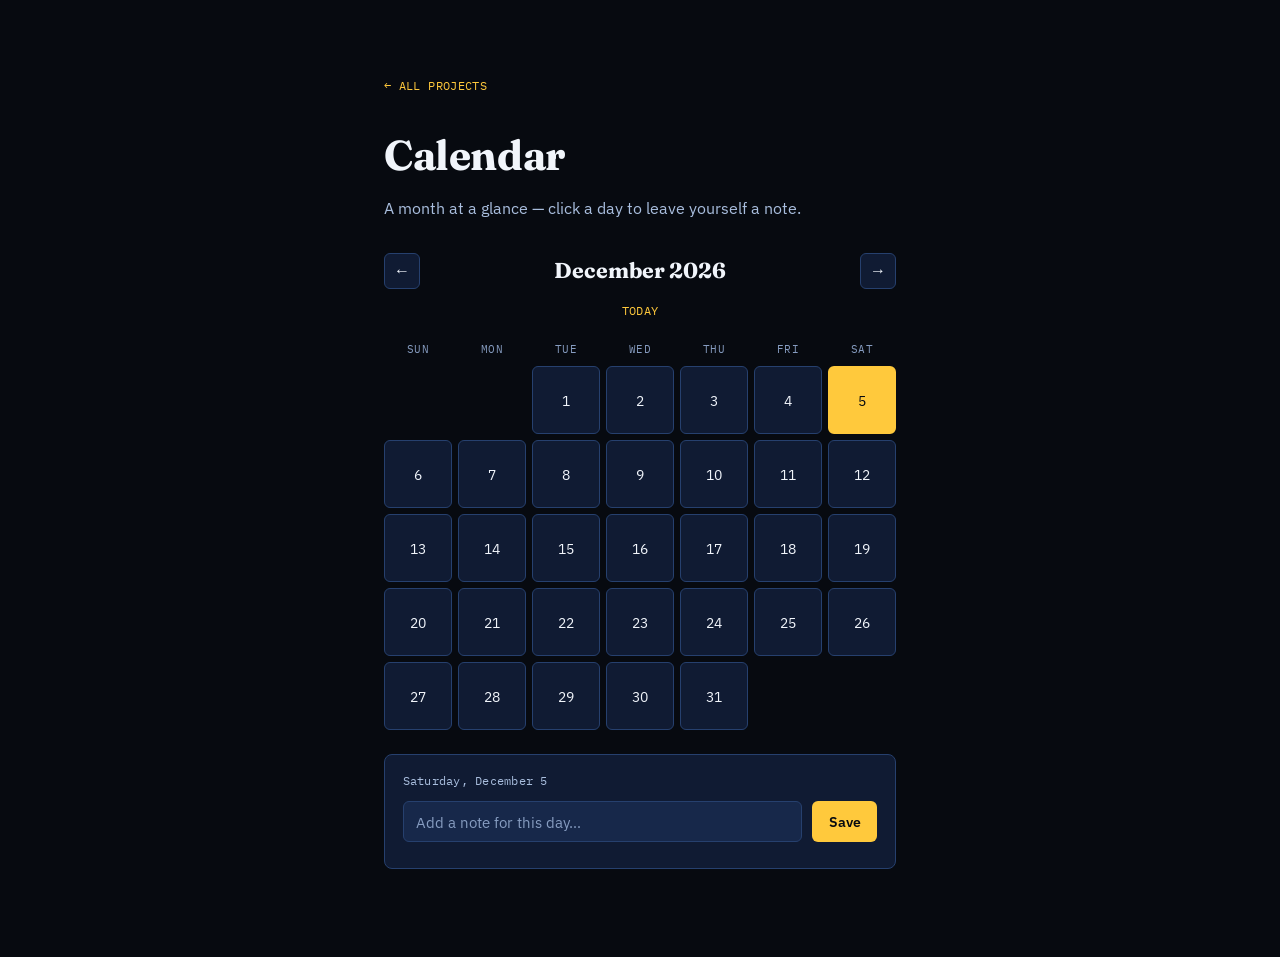
==== calendar/index.html @ 36537bac "Add Calendar as project 03 A simple month-view calendar: click a day to add/edit/delete a short note" ====
<!doctype html>
<html lang="en">
<head>
<meta charset="utf-8">
<meta name="viewport" content="width=device-width, initial-scale=1">
<title>Calendar</title>
<link rel="preconnect" href="https://fonts.gstatic.com" crossorigin>
<link rel="stylesheet" href="https://fonts.googleapis.com/css2?family=Fraunces:opsz,wght@9..144,600;9..144,700&family=IBM+Plex+Sans:wght@400;500;600&family=IBM+Plex+Mono:wght@400;500&display=swap">
<style>
  :root {
    --paper: #070A10;
    --surface: #101B33;
    --surface-2: #17284A;
    --ink: #F1F5FB;
    --ink-soft: #A9BEDE;
    --ink-faint: #869CC0;
    --line: #26406E;
    --accent: #FFC93C;
    --on-accent: #070A10;
    --bad: #F2796B;
  }

  * { box-sizing: border-box; }

  @media (prefers-reduced-motion: reduce) {
    * { transition: none !important; }
  }

  html, body { margin: 0; padding: 0; }

  body {
    background: var(--paper);
    color: var(--ink);
    font-family: "IBM Plex Sans", system-ui, -apple-system, sans-serif;
    line-height: 1.55;
  }

  .page {
    max-width: 560px;
    margin: 0 auto;
    padding: 4.5rem 1.5rem 4rem;
  }

  .back-link {
    display: inline-flex;
    align-items: center;
    gap: 0.35rem;
    margin-bottom: 1.75rem;
    font-family: "IBM Plex Mono", monospace;
    font-size: 0.78rem;
    letter-spacing: 0.03em;
    text-transform: uppercase;
    color: var(--accent);
    text-decoration: none;
    transition: color 0.15s ease;
  }

  .back-link:hover { text-decoration: underline; }
  .back-link:focus-visible { outline: 2px solid var(--accent); outline-offset: 2px; }

  .hero {
    margin-bottom: 2rem;
  }

  h1 {
    margin: 0 0 0.5rem;
    font-family: "Fraunces", Georgia, serif;
    font-optical-sizing: auto;
    font-weight: 700;
    font-size: 2.6rem;
    letter-spacing: -0.01em;
    text-wrap: balance;
  }

  .tagline {
    margin: 0;
    color: var(--ink-soft);
    font-size: 1rem;
  }

  .cal-nav {
    display: flex;
    align-items: center;
    justify-content: space-between;
    gap: 0.75rem;
    margin-bottom: 0.5rem;
  }

  .cal-nav-btn {
    flex: none;
    width: 2.25rem;
    height: 2.25rem;
    padding: 0;
    background: var(--surface);
    border: 1px solid var(--line);
    border-radius: 6px;
    color: var(--ink);
    font-size: 1rem;
    line-height: 1;
    cursor: pointer;
    transition: border-color 0.15s ease;
  }

  .cal-nav-btn:hover { border-color: var(--accent); }
  .cal-nav-btn:focus-visible { outline: 2px solid var(--accent); outline-offset: 2px; }

  .cal-month-label {
    flex: 1;
    text-align: center;
    font-family: "Fraunces", Georgia, serif;
    font-weight: 700;
    font-size: 1.35rem;
  }

  .cal-today-row {
    text-align: center;
    margin-bottom: 1.25rem;
  }

  .cal-today-btn {
    background: none;
    border: none;
    padding: 0;
    color: var(--accent);
    font-family: "IBM Plex Mono", monospace;
    font-size: 0.78rem;
    letter-spacing: 0.03em;
    text-transform: uppercase;
    cursor: pointer;
  }

  .cal-today-btn:hover { text-decoration: underline; }
  .cal-today-btn:focus-visible { outline: 2px solid var(--accent); outline-offset: 2px; }

  .cal-weekdays,
  .cal-grid {
    display: grid;
    grid-template-columns: repeat(7, 1fr);
    gap: 6px;
  }

  .cal-weekdays {
    margin-bottom: 0.5rem;
    font-family: "IBM Plex Mono", monospace;
    font-size: 0.68rem;
    letter-spacing: 0.05em;
    text-transform: uppercase;
    color: var(--ink-faint);
    text-align: center;
  }

  .cal-grid {
    margin-bottom: 1.5rem;
  }

  .cal-day {
    aspect-ratio: 1;
    display: flex;
    flex-direction: column;
    align-items: center;
    justify-content: center;
    gap: 3px;
    background: var(--surface);
    border: 1px solid var(--line);
    border-radius: 6px;
    color: var(--ink);
    font-family: "IBM Plex Sans", sans-serif;
    font-size: 0.9rem;
    cursor: pointer;
    transition: border-color 0.15s ease, background-color 0.15s ease, color 0.15s ease;
  }

  .cal-day:hover { border-color: var(--accent); }
  .cal-day:focus-visible { outline: 2px solid var(--accent); outline-offset: 2px; }

  .cal-day.is-today { border-color: var(--accent); border-width: 2px; }

  .cal-day.is-selected {
    background: var(--accent);
    border-color: var(--accent);
    color: var(--on-accent);
  }

  .cal-day.is-selected .cal-day-dot { background: var(--on-accent); }

  .cal-day-empty {
    background: none;
    border: none;
    cursor: default;
  }

  .cal-day-dot {
    width: 5px;
    height: 5px;
    border-radius: 50%;
    background: var(--accent);
  }

  .cal-note-panel {
    padding: 1rem 1.1rem;
    background: var(--surface);
    border: 1px solid var(--line);
    border-radius: 8px;
    margin-bottom: 1.5rem;
  }

  .cal-note-date {
    margin-bottom: 0.65rem;
    font-family: "IBM Plex Mono", monospace;
    font-size: 0.78rem;
    letter-spacing: 0.02em;
    color: var(--ink-soft);
  }

  .cal-note-row {
    display: flex;
    gap: 0.6rem;
    margin-bottom: 0.6rem;
  }

  #cal-note-input {
    flex: 1;
    min-width: 0;
    padding: 0.6rem 0.8rem;
    background: var(--surface-2);
    border: 1px solid var(--line);
    border-radius: 6px;
    color: var(--ink);
    font-family: "IBM Plex Sans", sans-serif;
    font-size: 0.95rem;
  }

  #cal-note-input::placeholder { color: var(--ink-faint); }
  #cal-note-input:focus-visible { outline: 2px solid var(--accent); outline-offset: 2px; }

  .cal-note-row button {
    flex: none;
    padding: 0.6rem 1.05rem;
    background: var(--accent);
    color: var(--on-accent);
    border: none;
    border-radius: 6px;
    font-family: "IBM Plex Sans", sans-serif;
    font-weight: 600;
    font-size: 0.9rem;
    cursor: pointer;
    transition: filter 0.15s ease;
  }

  .cal-note-row button:hover { filter: brightness(1.08); }
  .cal-note-row button:focus-visible { outline: 2px solid var(--ink); outline-offset: 2px; }

  .cal-note-delete {
    background: none;
    border: none;
    padding: 0;
    color: var(--ink-faint);
    font-family: "IBM Plex Mono", monospace;
    font-size: 0.78rem;
    cursor: pointer;
    transition: color 0.15s ease;
  }

  .cal-note-delete:hover { color: var(--bad); }
  .cal-note-delete:focus-visible { outline: 2px solid var(--accent); outline-offset: 2px; }

  #footer {
    font-family: "IBM Plex Mono", monospace;
    font-size: 0.8rem;
    color: var(--ink-faint);
  }
</style>
</head>
<body>
<div class="page">
  <a class="back-link" href="/#all-projects">← All projects</a>
  <header class="hero">
    <h1>Calendar</h1>
    <p class="tagline">A month at a glance — click a day to leave yourself a note.</p>
  </header>

  <div class="cal-nav">
    <button type="button" class="cal-nav-btn" id="cal-prev" aria-label="Previous month">←</button>
    <div class="cal-month-label" id="cal-month-label"></div>
    <button type="button" class="cal-nav-btn" id="cal-next" aria-label="Next month">→</button>
  </div>
  <div class="cal-today-row">
    <button type="button" class="cal-today-btn" id="cal-today">Today</button>
  </div>

  <div class="cal-weekdays">
    <span>Sun</span><span>Mon</span><span>Tue</span><span>Wed</span><span>Thu</span><span>Fri</span><span>Sat</span>
  </div>
  <div class="cal-grid" id="cal-grid-days"></div>

  <div class="cal-note-panel">
    <div class="cal-note-date" id="cal-note-date"></div>
    <form class="cal-note-row" id="cal-note-form" autocomplete="off">
      <input type="text" id="cal-note-input" placeholder="Add a note for this day…">
      <button type="submit">Save</button>
    </form>
    <button type="button" class="cal-note-delete" id="cal-note-delete" hidden>Delete note</button>
  </div>

  <footer id="footer"></footer>
</div>

<script>
  var STORAGE_KEY = 'hive-calendar-notes';
  var MONTH_NAMES = ['January', 'February', 'March', 'April', 'May', 'June',
    'July', 'August', 'September', 'October', 'November', 'December'];
  var WEEKDAY_LONG = ['Sunday', 'Monday', 'Tuesday', 'Wednesday', 'Thursday', 'Friday', 'Saturday'];

  function loadNotes() {
    try {
      var raw = localStorage.getItem(STORAGE_KEY);
      return raw ? JSON.parse(raw) : {};
    } catch (e) {
      return {};
    }
  }

  function saveNotes() {
    try {
      localStorage.setItem(STORAGE_KEY, JSON.stringify(notes));
    } catch (e) {}
  }

  var notes = loadNotes();
  var today = new Date();

  function pad(n) { return n < 10 ? '0' + n : '' + n; }
  function dateKey(d) { return d.getFullYear() + '-' + pad(d.getMonth() + 1) + '-' + pad(d.getDate()); }
  function parseKey(key) {
    var parts = key.split('-');
    return new Date(Number(parts[0]), Number(parts[1]) - 1, Number(parts[2]));
  }
  function formatLong(d) {
    return WEEKDAY_LONG[d.getDay()] + ', ' + MONTH_NAMES[d.getMonth()] + ' ' + d.getDate();
  }

  var viewYear = today.getFullYear();
  var viewMonth = today.getMonth();
  var selectedKey = dateKey(today);

  function renderGrid() {
    var first = new Date(viewYear, viewMonth, 1);
    var startOffset = first.getDay();
    var daysInMonth = new Date(viewYear, viewMonth + 1, 0).getDate();
    var todayKey = dateKey(today);
    var cells = [];

    for (var i = 0; i < startOffset; i++) {
      cells.push('<div class="cal-day cal-day-empty" aria-hidden="true"></div>');
    }
    for (var day = 1; day <= daysInMonth; day++) {
      var key = viewYear + '-' + pad(viewMonth + 1) + '-' + pad(day);
      var isToday = key === todayKey;
      var isSelected = key === selectedKey;
      var hasNote = !!(notes[key] && notes[key].trim());
      var label = MONTH_NAMES[viewMonth] + ' ' + day + (hasNote ? ', has a note' : '');
      cells.push(
        '<button type="button" class="cal-day' + (isToday ? ' is-today' : '') + (isSelected ? ' is-selected' : '') +
        '" data-key="' + key + '" aria-label="' + label + '" aria-pressed="' + isSelected + '">' +
          '<span class="cal-day-num">' + day + '</span>' +
          (hasNote ? '<span class="cal-day-dot" aria-hidden="true"></span>' : '') +
        '</button>'
      );
    }

    document.getElementById('cal-grid-days').innerHTML = cells.join('');
    document.getElementById('cal-month-label').textContent = MONTH_NAMES[viewMonth] + ' ' + viewYear;
  }

  function renderNotePanel() {
    var d = parseKey(selectedKey);
    document.getElementById('cal-note-date').textContent = formatLong(d);
    document.getElementById('cal-note-input').value = notes[selectedKey] || '';
    document.getElementById('cal-note-delete').hidden = !notes[selectedKey];
  }

  function renderFooter() {
    var count = Object.keys(notes).filter(function (k) { return notes[k] && notes[k].trim(); }).length;
    document.getElementById('footer').textContent = count
      ? (count === 1 ? '1 note saved' : count + ' notes saved')
      : '';
  }

  function render() {
    renderGrid();
    renderNotePanel();
    renderFooter();
  }

  function goToMonth(year, month) {
    viewYear = year;
    viewMonth = month;
    if (viewMonth < 0) { viewMonth = 11; viewYear--; }
    if (viewMonth > 11) { viewMonth = 0; viewYear++; }
    render();
  }

  document.getElementById('cal-prev').addEventListener('click', function () {
    goToMonth(viewYear, viewMonth - 1);
  });
  document.getElementById('cal-next').addEventListener('click', function () {
    goToMonth(viewYear, viewMonth + 1);
  });
  document.getElementById('cal-today').addEventListener('click', function () {
    selectedKey = dateKey(today);
    goToMonth(today.getFullYear(), today.getMonth());
  });

  document.getElementById('cal-grid-days').addEventListener('click', function (e) {
    var btn = e.target.closest('.cal-day[data-key]');
    if (!btn) return;
    selectedKey = btn.dataset.key;
    render();
  });

  document.getElementById('cal-note-form').addEventListener('submit', function (e) {
    e.preventDefault();
    var input = document.getElementById('cal-note-input');
    var text = input.value.trim();
    if (text) {
      notes[selectedKey] = text;
    } else {
      delete notes[selectedKey];
    }
    saveNotes();
    render();
  });

  document.getElementById('cal-note-delete').addEventListener('click', function () {
    delete notes[selectedKey];
    saveNotes();
    render();
  });

  render();
</script>
</body>
</html>
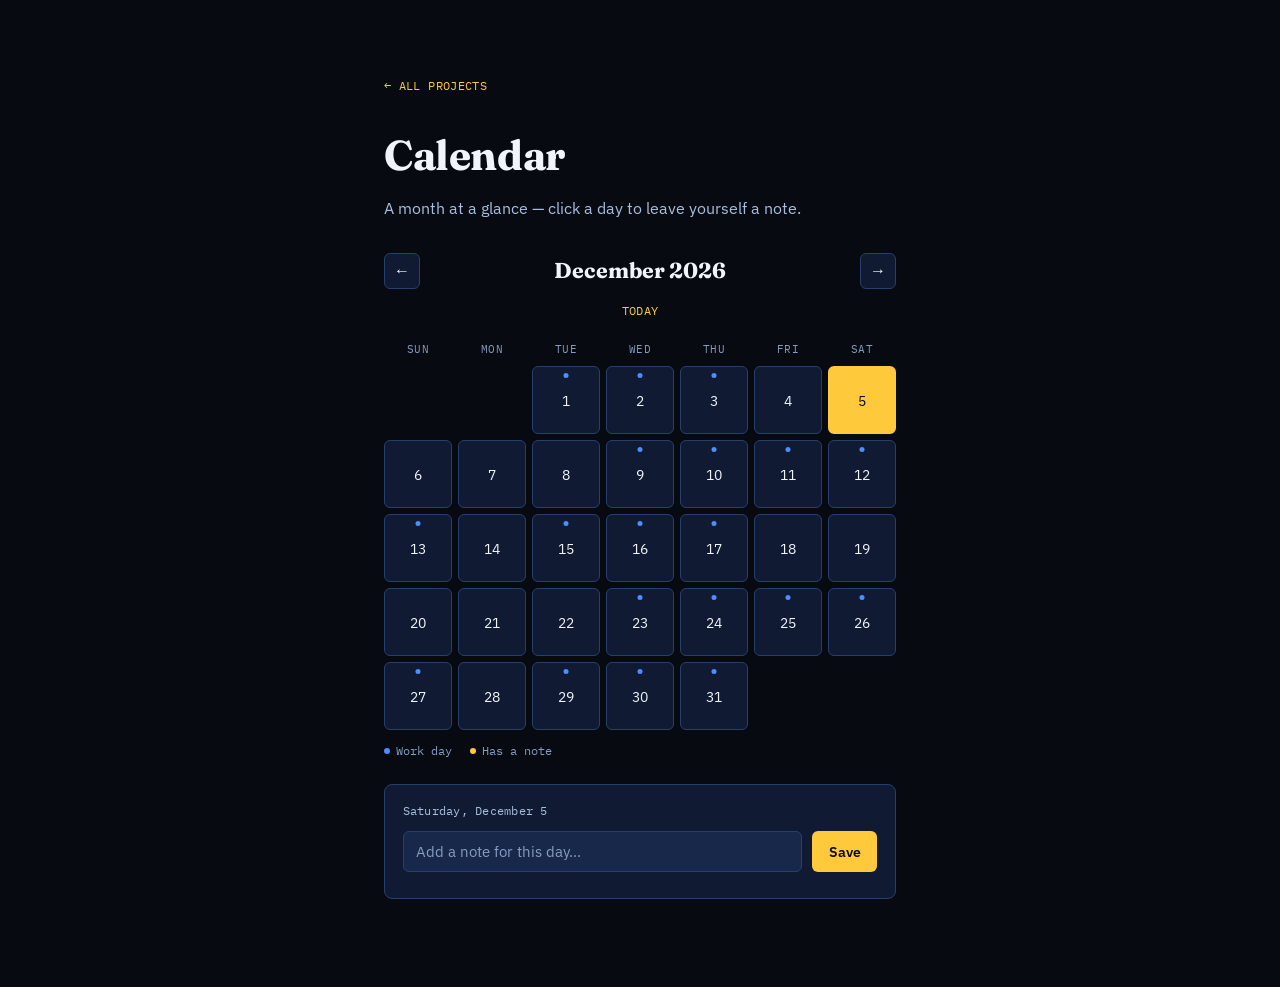
==== commit a63977c3: "Mark work days on the calendar from a 2-week rota Adds an isWorkDay() helper computing a 2-week rota" ====
--- a/calendar/index.html
+++ b/calendar/index.html
@@ -18,6 +18,7 @@
     --accent: #FFC93C;
     --on-accent: #070A10;
     --bad: #F2796B;
+    --work: #4D8DFF;
   }
 
   * { box-sizing: border-box; }
@@ -154,12 +155,11 @@
   }
 
   .cal-day {
+    position: relative;
     aspect-ratio: 1;
     display: flex;
-    flex-direction: column;
     align-items: center;
     justify-content: center;
-    gap: 3px;
     background: var(--surface);
     border: 1px solid var(--line);
     border-radius: 6px;
@@ -181,7 +181,8 @@
     color: var(--on-accent);
   }
 
-  .cal-day.is-selected .cal-day-dot { background: var(--on-accent); }
+  .cal-day.is-selected .cal-day-dot,
+  .cal-day.is-selected .cal-day-work-dot { background: var(--on-accent); }
 
   .cal-day-empty {
     background: none;
@@ -189,12 +190,53 @@
     cursor: default;
   }
 
+  /* Work-rota marker (top) and has-a-note marker (bottom) sit on opposite
+     edges of the cell so both can show at once without crowding the date
+     number, which stays the only flex-centered child. */
+  .cal-day-work-dot,
   .cal-day-dot {
+    position: absolute;
+    left: 50%;
+    transform: translateX(-50%);
     width: 5px;
     height: 5px;
     border-radius: 50%;
+  }
+
+  .cal-day-work-dot {
+    top: 6px;
+    background: var(--work);
+  }
+
+  .cal-day-dot {
+    bottom: 6px;
     background: var(--accent);
   }
+
+  .cal-legend {
+    display: flex;
+    gap: 1.1rem;
+    margin: -0.75rem 0 1.5rem;
+    font-family: "IBM Plex Mono", monospace;
+    font-size: 0.72rem;
+    color: var(--ink-faint);
+  }
+
+  .cal-legend-item {
+    display: inline-flex;
+    align-items: center;
+    gap: 0.4rem;
+  }
+
+  .cal-legend-dot {
+    width: 6px;
+    height: 6px;
+    border-radius: 50%;
+    flex: none;
+  }
+
+  .cal-legend-dot--work { background: var(--work); }
+  .cal-legend-dot--note { background: var(--accent); }
 
   .cal-note-panel {
     padding: 1rem 1.1rem;
@@ -292,6 +334,10 @@
     <span>Sun</span><span>Mon</span><span>Tue</span><span>Wed</span><span>Thu</span><span>Fri</span><span>Sat</span>
   </div>
   <div class="cal-grid" id="cal-grid-days"></div>
+  <div class="cal-legend">
+    <span class="cal-legend-item"><span class="cal-legend-dot cal-legend-dot--work" aria-hidden="true"></span>Work day</span>
+    <span class="cal-legend-item"><span class="cal-legend-dot cal-legend-dot--note" aria-hidden="true"></span>Has a note</span>
+  </div>
 
   <div class="cal-note-panel">
     <div class="cal-note-date" id="cal-note-date"></div>
@@ -329,6 +375,32 @@
   var notes = loadNotes();
   var today = new Date();
 
+  // Work rota: a 2-week rotating pattern. Week 0 (the anchor week below,
+  // and every 2nd week after/before it) works Wed-Sun; week 1 works
+  // Tue-Thu. Update WORK_ROTA_ANCHOR_MONDAY (any Monday that starts a
+  // "Wed-Sun" week) if the rota itself ever shifts.
+  var WORK_ROTA_ANCHOR_MONDAY = new Date(2026, 8, 14); // Monday, Sep 14 2026
+  var WORK_ROTA_WEEKDAYS = [
+    [3, 4, 5, 6, 0], // week 0: Wed, Thu, Fri, Sat, Sun
+    [2, 3, 4]        // week 1: Tue, Wed, Thu
+  ];
+
+  function utcDayCount(d) {
+    return Math.floor(Date.UTC(d.getFullYear(), d.getMonth(), d.getDate()) / 86400000);
+  }
+
+  function mondayOf(d) {
+    var day = d.getDay(); // 0 = Sun .. 6 = Sat
+    var diff = day === 0 ? -6 : 1 - day;
+    return new Date(d.getFullYear(), d.getMonth(), d.getDate() + diff);
+  }
+
+  function isWorkDay(d) {
+    var weeksSince = Math.floor((utcDayCount(mondayOf(d)) - utcDayCount(WORK_ROTA_ANCHOR_MONDAY)) / 7);
+    var weekIndex = ((weeksSince % 2) + 2) % 2; // normalize to 0/1 for negative weeksSince too
+    return WORK_ROTA_WEEKDAYS[weekIndex].indexOf(d.getDay()) !== -1;
+  }
+
   function pad(n) { return n < 10 ? '0' + n : '' + n; }
   function dateKey(d) { return d.getFullYear() + '-' + pad(d.getMonth() + 1) + '-' + pad(d.getDate()); }
   function parseKey(key) {
@@ -358,10 +430,13 @@
       var isToday = key === todayKey;
       var isSelected = key === selectedKey;
       var hasNote = !!(notes[key] && notes[key].trim());
-      var label = MONTH_NAMES[viewMonth] + ' ' + day + (hasNote ? ', has a note' : '');
+      var isWork = isWorkDay(new Date(viewYear, viewMonth, day));
+      var label = MONTH_NAMES[viewMonth] + ' ' + day +
+        (isWork ? ', work day' : '') + (hasNote ? ', has a note' : '');
       cells.push(
         '<button type="button" class="cal-day' + (isToday ? ' is-today' : '') + (isSelected ? ' is-selected' : '') +
         '" data-key="' + key + '" aria-label="' + label + '" aria-pressed="' + isSelected + '">' +
+          (isWork ? '<span class="cal-day-work-dot" aria-hidden="true"></span>' : '') +
           '<span class="cal-day-num">' + day + '</span>' +
           (hasNote ? '<span class="cal-day-dot" aria-hidden="true"></span>' : '') +
         '</button>'
@@ -374,7 +449,8 @@
 
   function renderNotePanel() {
     var d = parseKey(selectedKey);
-    document.getElementById('cal-note-date').textContent = formatLong(d);
+    document.getElementById('cal-note-date').textContent =
+      formatLong(d) + (isWorkDay(d) ? ' · Work day' : '');
     document.getElementById('cal-note-input').value = notes[selectedKey] || '';
     document.getElementById('cal-note-delete').hidden = !notes[selectedKey];
   }
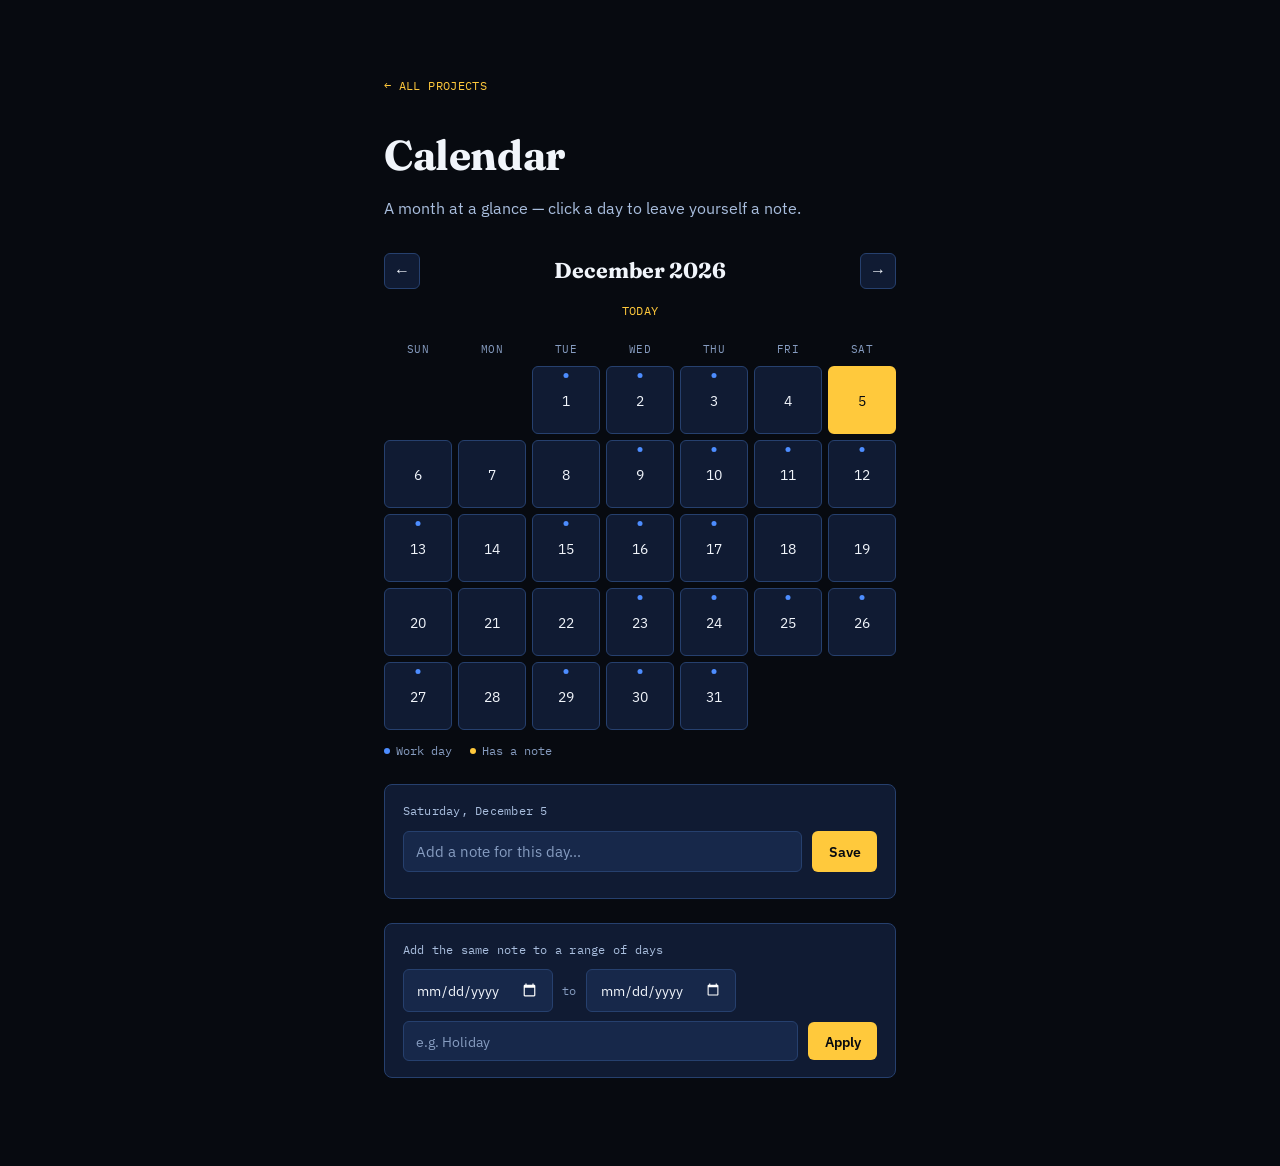
==== commit a5ae3462: "Add a date-range note feature to the calendar Adds a small panel below the single-day note editor: p" ====
--- a/calendar/index.html
+++ b/calendar/index.html
@@ -306,6 +306,72 @@
   .cal-note-delete:hover { color: var(--bad); }
   .cal-note-delete:focus-visible { outline: 2px solid var(--accent); outline-offset: 2px; }
 
+  .cal-range-panel {
+    padding: 1rem 1.1rem;
+    background: var(--surface);
+    border: 1px solid var(--line);
+    border-radius: 8px;
+    margin-bottom: 1.5rem;
+  }
+
+  .cal-range-title {
+    margin-bottom: 0.65rem;
+    font-family: "IBM Plex Mono", monospace;
+    font-size: 0.78rem;
+    letter-spacing: 0.02em;
+    color: var(--ink-soft);
+  }
+
+  .cal-range-row {
+    display: flex;
+    flex-wrap: wrap;
+    align-items: center;
+    gap: 0.6rem;
+  }
+
+  .cal-range-row input[type="date"],
+  .cal-range-row input[type="text"] {
+    padding: 0.6rem 0.8rem;
+    background: var(--surface-2);
+    border: 1px solid var(--line);
+    border-radius: 6px;
+    color: var(--ink);
+    font-family: "IBM Plex Sans", sans-serif;
+    font-size: 0.9rem;
+    color-scheme: dark;
+  }
+
+  .cal-range-row input[type="text"] {
+    flex: 1;
+    min-width: 140px;
+  }
+
+  .cal-range-row input::placeholder { color: var(--ink-faint); }
+  .cal-range-row input:focus-visible { outline: 2px solid var(--accent); outline-offset: 2px; }
+
+  .cal-range-to {
+    color: var(--ink-faint);
+    font-family: "IBM Plex Mono", monospace;
+    font-size: 0.78rem;
+  }
+
+  .cal-range-row button {
+    flex: none;
+    padding: 0.6rem 1.05rem;
+    background: var(--accent);
+    color: var(--on-accent);
+    border: none;
+    border-radius: 6px;
+    font-family: "IBM Plex Sans", sans-serif;
+    font-weight: 600;
+    font-size: 0.9rem;
+    cursor: pointer;
+    transition: filter 0.15s ease;
+  }
+
+  .cal-range-row button:hover { filter: brightness(1.08); }
+  .cal-range-row button:focus-visible { outline: 2px solid var(--ink); outline-offset: 2px; }
+
   #footer {
     font-family: "IBM Plex Mono", monospace;
     font-size: 0.8rem;
@@ -346,6 +412,17 @@
       <button type="submit">Save</button>
     </form>
     <button type="button" class="cal-note-delete" id="cal-note-delete" hidden>Delete note</button>
+  </div>
+
+  <div class="cal-range-panel">
+    <div class="cal-range-title">Add the same note to a range of days</div>
+    <form class="cal-range-row" id="cal-range-form" autocomplete="off">
+      <input type="date" id="cal-range-start" aria-label="Start date" required>
+      <span class="cal-range-to">to</span>
+      <input type="date" id="cal-range-end" aria-label="End date" required>
+      <input type="text" id="cal-range-note" placeholder="e.g. Holiday" aria-label="Note text" required>
+      <button type="submit">Apply</button>
+    </form>
   </div>
 
   <footer id="footer"></footer>
@@ -513,6 +590,31 @@
     render();
   });
 
+  document.getElementById('cal-range-form').addEventListener('submit', function (e) {
+    e.preventDefault();
+    var startInput = document.getElementById('cal-range-start');
+    var endInput = document.getElementById('cal-range-end');
+    var text = document.getElementById('cal-range-note').value.trim();
+    if (!startInput.value || !endInput.value || !text) return;
+
+    // <input type="date">'s value is always "YYYY-MM-DD", the same shape
+    // as our own dateKey()s, so it can be parsed with parseKey() directly.
+    var start = parseKey(startInput.value);
+    var end = parseKey(endInput.value);
+    if (start > end) { var tmp = start; start = end; end = tmp; }
+
+    var cursor = new Date(start);
+    while (cursor <= end) {
+      notes[dateKey(cursor)] = text;
+      cursor.setDate(cursor.getDate() + 1);
+    }
+    saveNotes();
+
+    selectedKey = dateKey(start);
+    goToMonth(start.getFullYear(), start.getMonth());
+    e.target.reset();
+  });
+
   render();
 </script>
 </body>
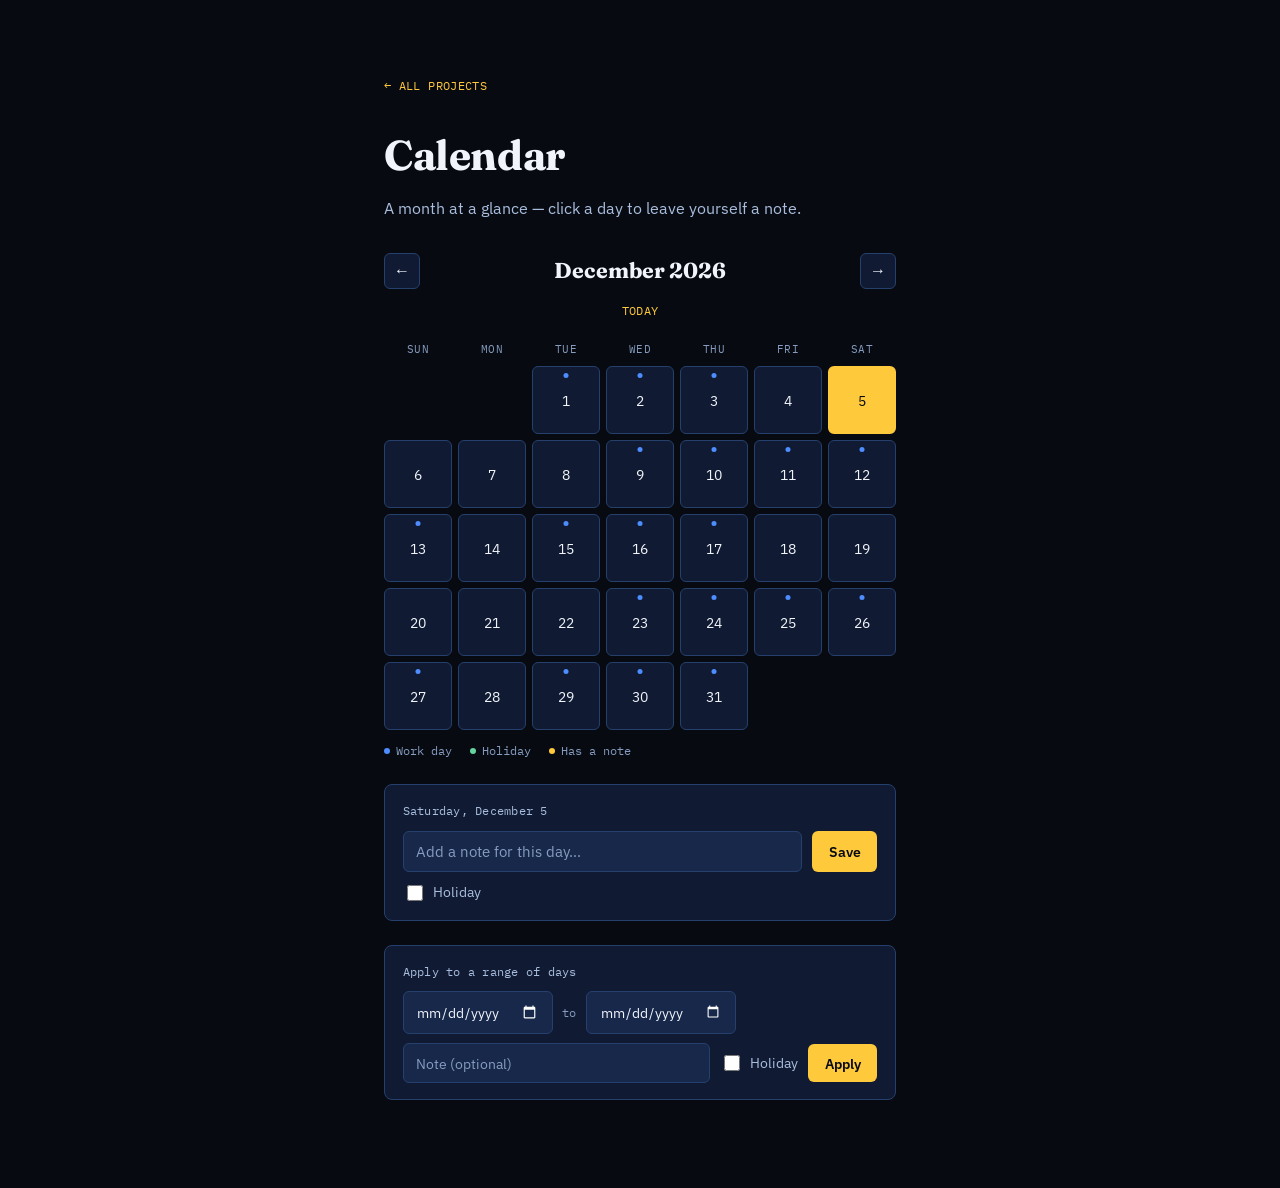
==== commit 5d898292: "Make Holiday its own marker, independent of notes Adds a separate holidays map (its own localStorage" ====
--- a/calendar/index.html
+++ b/calendar/index.html
@@ -19,6 +19,7 @@
     --on-accent: #070A10;
     --bad: #F2796B;
     --work: #4D8DFF;
+    --holiday: #63D3A0;
   }
 
   * { box-sizing: border-box; }
@@ -182,7 +183,8 @@
   }
 
   .cal-day.is-selected .cal-day-dot,
-  .cal-day.is-selected .cal-day-work-dot { background: var(--on-accent); }
+  .cal-day.is-selected .cal-day-work-dot,
+  .cal-day.is-selected .cal-day-holiday-dot { background: var(--on-accent); }
 
   .cal-day-empty {
     background: none;
@@ -190,14 +192,14 @@
     cursor: default;
   }
 
-  /* Work-rota marker (top) and has-a-note marker (bottom) sit on opposite
-     edges of the cell so both can show at once without crowding the date
-     number, which stays the only flex-centered child. */
+  /* Up to three markers per cell, each in a fixed spot so they never
+     rearrange depending on which combination is present: work-rota at
+     top-center, holiday at bottom-left, has-a-note at bottom-right. The
+     date number stays the only flex-centered child. */
   .cal-day-work-dot,
+  .cal-day-holiday-dot,
   .cal-day-dot {
     position: absolute;
-    left: 50%;
-    transform: translateX(-50%);
     width: 5px;
     height: 5px;
     border-radius: 50%;
@@ -205,11 +207,20 @@
 
   .cal-day-work-dot {
     top: 6px;
+    left: 50%;
+    transform: translateX(-50%);
     background: var(--work);
+  }
+
+  .cal-day-holiday-dot {
+    bottom: 6px;
+    left: 8px;
+    background: var(--holiday);
   }
 
   .cal-day-dot {
     bottom: 6px;
+    right: 8px;
     background: var(--accent);
   }
 
@@ -236,6 +247,7 @@
   }
 
   .cal-legend-dot--work { background: var(--work); }
+  .cal-legend-dot--holiday { background: var(--holiday); }
   .cal-legend-dot--note { background: var(--accent); }
 
   .cal-note-panel {
@@ -306,6 +318,32 @@
   .cal-note-delete:hover { color: var(--bad); }
   .cal-note-delete:focus-visible { outline: 2px solid var(--accent); outline-offset: 2px; }
 
+  .cal-note-extra {
+    display: flex;
+    align-items: center;
+    justify-content: space-between;
+    gap: 0.6rem;
+  }
+
+  .cal-holiday-toggle {
+    display: inline-flex;
+    align-items: center;
+    gap: 0.45rem;
+    color: var(--ink-soft);
+    font-family: "IBM Plex Sans", sans-serif;
+    font-size: 0.85rem;
+    cursor: pointer;
+  }
+
+  .cal-holiday-toggle input {
+    width: 16px;
+    height: 16px;
+    accent-color: var(--holiday);
+    cursor: pointer;
+  }
+
+  .cal-holiday-toggle input:focus-visible { outline: 2px solid var(--accent); outline-offset: 2px; }
+
   .cal-range-panel {
     padding: 1rem 1.1rem;
     background: var(--surface);
@@ -402,6 +440,7 @@
   <div class="cal-grid" id="cal-grid-days"></div>
   <div class="cal-legend">
     <span class="cal-legend-item"><span class="cal-legend-dot cal-legend-dot--work" aria-hidden="true"></span>Work day</span>
+    <span class="cal-legend-item"><span class="cal-legend-dot cal-legend-dot--holiday" aria-hidden="true"></span>Holiday</span>
     <span class="cal-legend-item"><span class="cal-legend-dot cal-legend-dot--note" aria-hidden="true"></span>Has a note</span>
   </div>
 
@@ -411,16 +450,26 @@
       <input type="text" id="cal-note-input" placeholder="Add a note for this day…">
       <button type="submit">Save</button>
     </form>
-    <button type="button" class="cal-note-delete" id="cal-note-delete" hidden>Delete note</button>
+    <div class="cal-note-extra">
+      <label class="cal-holiday-toggle">
+        <input type="checkbox" id="cal-note-holiday">
+        Holiday
+      </label>
+      <button type="button" class="cal-note-delete" id="cal-note-delete" hidden>Delete note</button>
+    </div>
   </div>
 
   <div class="cal-range-panel">
-    <div class="cal-range-title">Add the same note to a range of days</div>
+    <div class="cal-range-title">Apply to a range of days</div>
     <form class="cal-range-row" id="cal-range-form" autocomplete="off">
       <input type="date" id="cal-range-start" aria-label="Start date" required>
       <span class="cal-range-to">to</span>
       <input type="date" id="cal-range-end" aria-label="End date" required>
-      <input type="text" id="cal-range-note" placeholder="e.g. Holiday" aria-label="Note text" required>
+      <input type="text" id="cal-range-note" placeholder="Note (optional)" aria-label="Note text">
+      <label class="cal-holiday-toggle">
+        <input type="checkbox" id="cal-range-holiday">
+        Holiday
+      </label>
       <button type="submit">Apply</button>
     </form>
   </div>
@@ -430,6 +479,7 @@
 
 <script>
   var STORAGE_KEY = 'hive-calendar-notes';
+  var HOLIDAY_STORAGE_KEY = 'hive-calendar-holidays';
   var MONTH_NAMES = ['January', 'February', 'March', 'April', 'May', 'June',
     'July', 'August', 'September', 'October', 'November', 'December'];
   var WEEKDAY_LONG = ['Sunday', 'Monday', 'Tuesday', 'Wednesday', 'Thursday', 'Friday', 'Saturday'];
@@ -449,7 +499,25 @@
     } catch (e) {}
   }
 
+  // Holidays are their own true/false map, separate from freeform notes --
+  // a day can be a holiday, have a note, or both, independently.
+  function loadHolidays() {
+    try {
+      var raw = localStorage.getItem(HOLIDAY_STORAGE_KEY);
+      return raw ? JSON.parse(raw) : {};
+    } catch (e) {
+      return {};
+    }
+  }
+
+  function saveHolidays() {
+    try {
+      localStorage.setItem(HOLIDAY_STORAGE_KEY, JSON.stringify(holidays));
+    } catch (e) {}
+  }
+
   var notes = loadNotes();
+  var holidays = loadHolidays();
   var today = new Date();
 
   // Work rota: a 2-week rotating pattern. Week 0 (the anchor week below,
@@ -507,14 +575,16 @@
       var isToday = key === todayKey;
       var isSelected = key === selectedKey;
       var hasNote = !!(notes[key] && notes[key].trim());
+      var isHoliday = !!holidays[key];
       var isWork = isWorkDay(new Date(viewYear, viewMonth, day));
       var label = MONTH_NAMES[viewMonth] + ' ' + day +
-        (isWork ? ', work day' : '') + (hasNote ? ', has a note' : '');
+        (isWork ? ', work day' : '') + (isHoliday ? ', holiday' : '') + (hasNote ? ', has a note' : '');
       cells.push(
         '<button type="button" class="cal-day' + (isToday ? ' is-today' : '') + (isSelected ? ' is-selected' : '') +
         '" data-key="' + key + '" aria-label="' + label + '" aria-pressed="' + isSelected + '">' +
           (isWork ? '<span class="cal-day-work-dot" aria-hidden="true"></span>' : '') +
           '<span class="cal-day-num">' + day + '</span>' +
+          (isHoliday ? '<span class="cal-day-holiday-dot" aria-hidden="true"></span>' : '') +
           (hasNote ? '<span class="cal-day-dot" aria-hidden="true"></span>' : '') +
         '</button>'
       );
@@ -530,6 +600,7 @@
       formatLong(d) + (isWorkDay(d) ? ' · Work day' : '');
     document.getElementById('cal-note-input').value = notes[selectedKey] || '';
     document.getElementById('cal-note-delete').hidden = !notes[selectedKey];
+    document.getElementById('cal-note-holiday').checked = !!holidays[selectedKey];
   }
 
   function renderFooter() {
@@ -590,12 +661,24 @@
     render();
   });
 
+  document.getElementById('cal-note-holiday').addEventListener('change', function (e) {
+    if (e.target.checked) {
+      holidays[selectedKey] = true;
+    } else {
+      delete holidays[selectedKey];
+    }
+    saveHolidays();
+    render();
+  });
+
   document.getElementById('cal-range-form').addEventListener('submit', function (e) {
     e.preventDefault();
     var startInput = document.getElementById('cal-range-start');
     var endInput = document.getElementById('cal-range-end');
     var text = document.getElementById('cal-range-note').value.trim();
-    if (!startInput.value || !endInput.value || !text) return;
+    var holidayCheck = document.getElementById('cal-range-holiday');
+    var markHoliday = holidayCheck.checked;
+    if (!startInput.value || !endInput.value || (!text && !markHoliday)) return;
 
     // <input type="date">'s value is always "YYYY-MM-DD", the same shape
     // as our own dateKey()s, so it can be parsed with parseKey() directly.
@@ -605,10 +688,13 @@
 
     var cursor = new Date(start);
     while (cursor <= end) {
-      notes[dateKey(cursor)] = text;
+      var key = dateKey(cursor);
+      if (text) notes[key] = text;
+      if (markHoliday) holidays[key] = true;
       cursor.setDate(cursor.getDate() + 1);
     }
     saveNotes();
+    saveHolidays();
 
     selectedKey = dateKey(start);
     goToMonth(start.getFullYear(), start.getMonth());
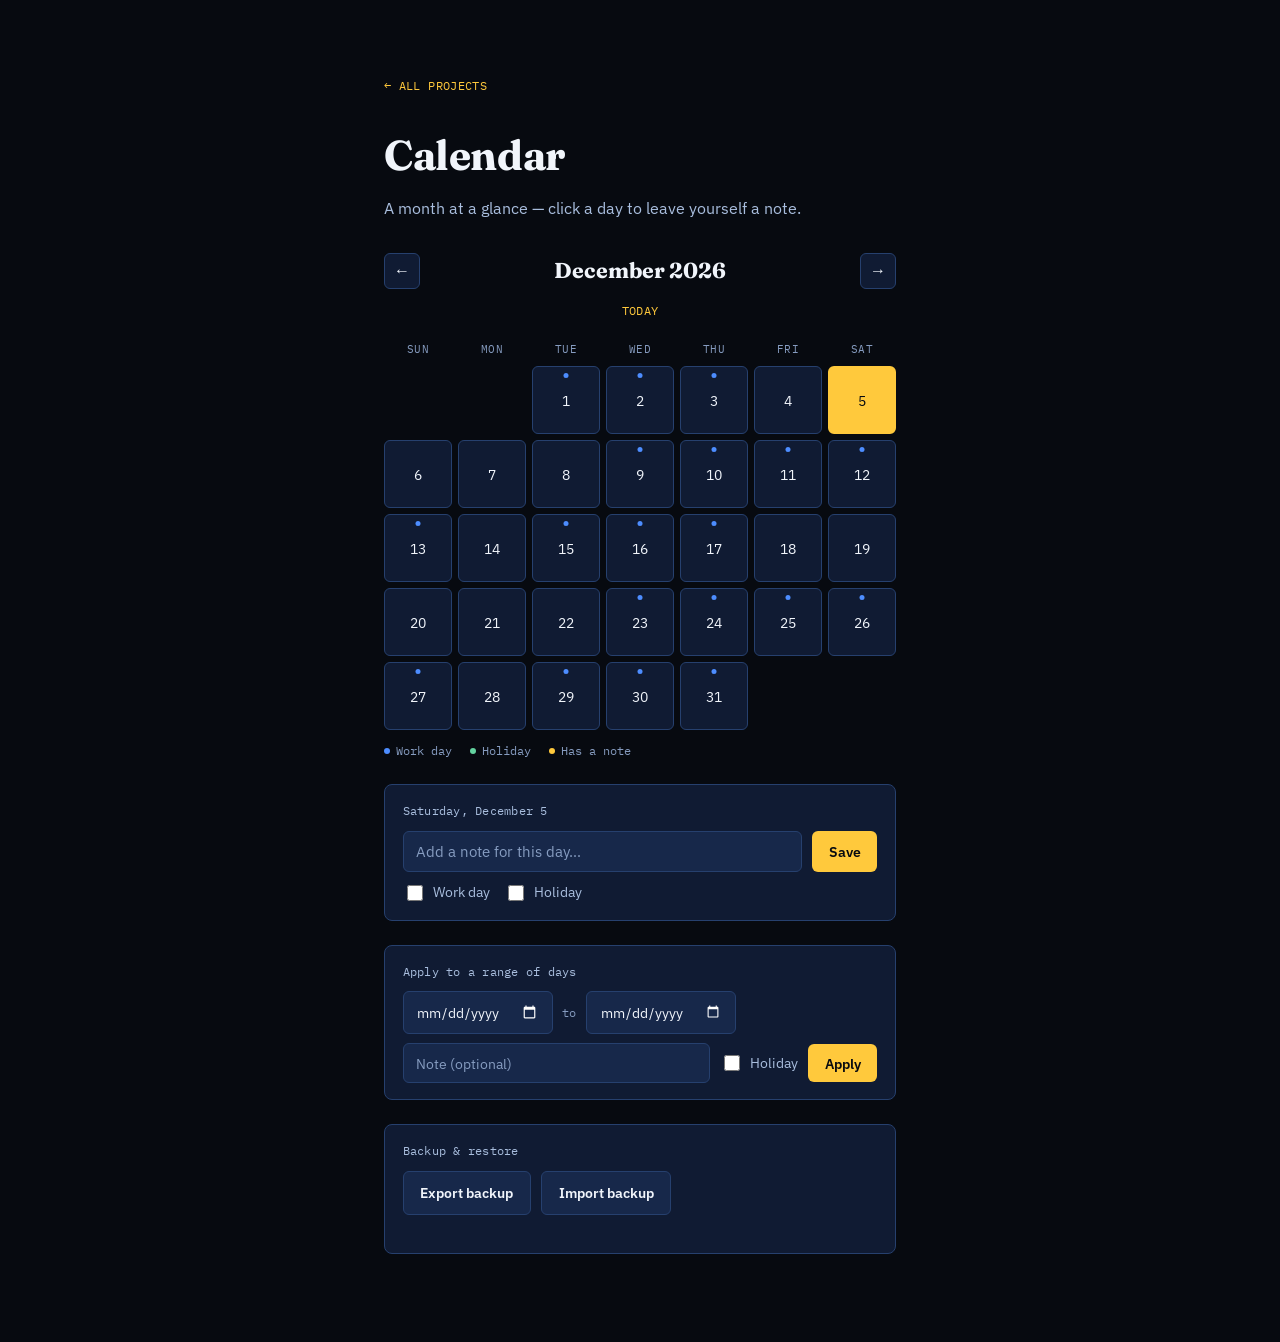
==== commit 07806914: "Add rota overrides and backup/restore to the calendar Lets a single day's work-day status be overrid" ====
--- a/calendar/index.html
+++ b/calendar/index.html
@@ -320,9 +320,17 @@
 
   .cal-note-extra {
     display: flex;
+    flex-wrap: wrap;
     align-items: center;
     justify-content: space-between;
     gap: 0.6rem;
+  }
+
+  .cal-note-toggles {
+    display: flex;
+    flex-wrap: wrap;
+    align-items: center;
+    gap: 0.9rem;
   }
 
   .cal-holiday-toggle {
@@ -343,6 +351,13 @@
   }
 
   .cal-holiday-toggle input:focus-visible { outline: 2px solid var(--accent); outline-offset: 2px; }
+
+  .cal-workday-toggle input { accent-color: var(--work); }
+
+  /* Reuses the same muted look as "Delete note", but a swap/reset is not
+     destructive the way deleting a note is, so its hover color stays the
+     accent rather than the "bad" red. */
+  #cal-note-workday-reset:hover { color: var(--accent); }
 
   .cal-range-panel {
     padding: 1rem 1.1rem;
@@ -410,6 +425,38 @@
   .cal-range-row button:hover { filter: brightness(1.08); }
   .cal-range-row button:focus-visible { outline: 2px solid var(--ink); outline-offset: 2px; }
 
+  .cal-data-row {
+    display: flex;
+    flex-wrap: wrap;
+    gap: 0.6rem;
+  }
+
+  .cal-data-btn {
+    display: inline-flex;
+    align-items: center;
+    padding: 0.6rem 1.05rem;
+    background: var(--surface-2);
+    border: 1px solid var(--line);
+    border-radius: 6px;
+    color: var(--ink);
+    font-family: "IBM Plex Sans", sans-serif;
+    font-weight: 600;
+    font-size: 0.9rem;
+    cursor: pointer;
+    transition: border-color 0.15s ease;
+  }
+
+  .cal-data-btn:hover { border-color: var(--accent); }
+  .cal-data-btn:focus-within { outline: 2px solid var(--accent); outline-offset: 2px; }
+
+  .cal-data-status {
+    margin-top: 0.6rem;
+    min-height: 1.1em;
+    font-family: "IBM Plex Mono", monospace;
+    font-size: 0.75rem;
+    color: var(--ink-faint);
+  }
+
   #footer {
     font-family: "IBM Plex Mono", monospace;
     font-size: 0.8rem;
@@ -451,10 +498,17 @@
       <button type="submit">Save</button>
     </form>
     <div class="cal-note-extra">
-      <label class="cal-holiday-toggle">
-        <input type="checkbox" id="cal-note-holiday">
-        Holiday
-      </label>
+      <div class="cal-note-toggles">
+        <label class="cal-holiday-toggle cal-workday-toggle">
+          <input type="checkbox" id="cal-note-workday">
+          Work day
+        </label>
+        <label class="cal-holiday-toggle">
+          <input type="checkbox" id="cal-note-holiday">
+          Holiday
+        </label>
+        <button type="button" class="cal-note-delete" id="cal-note-workday-reset" hidden>Reset to rota</button>
+      </div>
       <button type="button" class="cal-note-delete" id="cal-note-delete" hidden>Delete note</button>
     </div>
   </div>
@@ -474,12 +528,25 @@
     </form>
   </div>
 
+  <div class="cal-range-panel">
+    <div class="cal-range-title">Backup &amp; restore</div>
+    <div class="cal-data-row">
+      <button type="button" class="cal-data-btn" id="cal-export-btn">Export backup</button>
+      <label class="cal-data-btn" for="cal-import-input">
+        Import backup
+        <input type="file" id="cal-import-input" accept="application/json,.json" hidden>
+      </label>
+    </div>
+    <div class="cal-data-status" id="cal-data-status" aria-live="polite"></div>
+  </div>
+
   <footer id="footer"></footer>
 </div>
 
 <script>
   var STORAGE_KEY = 'hive-calendar-notes';
   var HOLIDAY_STORAGE_KEY = 'hive-calendar-holidays';
+  var WORK_OVERRIDE_STORAGE_KEY = 'hive-calendar-work-overrides';
   var MONTH_NAMES = ['January', 'February', 'March', 'April', 'May', 'June',
     'July', 'August', 'September', 'October', 'November', 'December'];
   var WEEKDAY_LONG = ['Sunday', 'Monday', 'Tuesday', 'Wednesday', 'Thursday', 'Friday', 'Saturday'];
@@ -516,8 +583,27 @@
     } catch (e) {}
   }
 
+  // Rota exceptions: a per-day true/false override for isWorkDay(), so a
+  // swapped shift or a one-off day off doesn't require lying via a note.
+  // Absent from this map, a day just uses the computed rota (below).
+  function loadWorkOverrides() {
+    try {
+      var raw = localStorage.getItem(WORK_OVERRIDE_STORAGE_KEY);
+      return raw ? JSON.parse(raw) : {};
+    } catch (e) {
+      return {};
+    }
+  }
+
+  function saveWorkOverrides() {
+    try {
+      localStorage.setItem(WORK_OVERRIDE_STORAGE_KEY, JSON.stringify(workOverrides));
+    } catch (e) {}
+  }
+
   var notes = loadNotes();
   var holidays = loadHolidays();
+  var workOverrides = loadWorkOverrides();
   var today = new Date();
 
   // Work rota: a 2-week rotating pattern. Week 0 (the anchor week below,
@@ -546,6 +632,13 @@
     return WORK_ROTA_WEEKDAYS[weekIndex].indexOf(d.getDay()) !== -1;
   }
 
+  // The rota's computed value, unless this specific day has an explicit
+  // override on file (a swapped shift, a one-off day off or extra shift).
+  function effectiveIsWorkDay(d) {
+    var key = dateKey(d);
+    return workOverrides.hasOwnProperty(key) ? workOverrides[key] : isWorkDay(d);
+  }
+
   function pad(n) { return n < 10 ? '0' + n : '' + n; }
   function dateKey(d) { return d.getFullYear() + '-' + pad(d.getMonth() + 1) + '-' + pad(d.getDate()); }
   function parseKey(key) {
@@ -576,7 +669,7 @@
       var isSelected = key === selectedKey;
       var hasNote = !!(notes[key] && notes[key].trim());
       var isHoliday = !!holidays[key];
-      var isWork = isWorkDay(new Date(viewYear, viewMonth, day));
+      var isWork = effectiveIsWorkDay(new Date(viewYear, viewMonth, day));
       var label = MONTH_NAMES[viewMonth] + ' ' + day +
         (isWork ? ', work day' : '') + (isHoliday ? ', holiday' : '') + (hasNote ? ', has a note' : '');
       cells.push(
@@ -597,10 +690,12 @@
   function renderNotePanel() {
     var d = parseKey(selectedKey);
     document.getElementById('cal-note-date').textContent =
-      formatLong(d) + (isWorkDay(d) ? ' · Work day' : '');
+      formatLong(d) + (effectiveIsWorkDay(d) ? ' · Work day' : '');
     document.getElementById('cal-note-input').value = notes[selectedKey] || '';
     document.getElementById('cal-note-delete').hidden = !notes[selectedKey];
     document.getElementById('cal-note-holiday').checked = !!holidays[selectedKey];
+    document.getElementById('cal-note-workday').checked = effectiveIsWorkDay(d);
+    document.getElementById('cal-note-workday-reset').hidden = !workOverrides.hasOwnProperty(selectedKey);
   }
 
   function renderFooter() {
@@ -671,6 +766,18 @@
     render();
   });
 
+  document.getElementById('cal-note-workday').addEventListener('change', function (e) {
+    workOverrides[selectedKey] = e.target.checked;
+    saveWorkOverrides();
+    render();
+  });
+
+  document.getElementById('cal-note-workday-reset').addEventListener('click', function () {
+    delete workOverrides[selectedKey];
+    saveWorkOverrides();
+    render();
+  });
+
   document.getElementById('cal-range-form').addEventListener('submit', function (e) {
     e.preventDefault();
     var startInput = document.getElementById('cal-range-start');
@@ -701,6 +808,66 @@
     e.target.reset();
   });
 
+  function asObject(v) {
+    return (v && typeof v === 'object' && !Array.isArray(v)) ? v : {};
+  }
+
+  document.getElementById('cal-export-btn').addEventListener('click', function () {
+    var payload = { notes: notes, holidays: holidays, workOverrides: workOverrides };
+    var blob = new Blob([JSON.stringify(payload, null, 2)], { type: 'application/json' });
+    var url = URL.createObjectURL(blob);
+    var a = document.createElement('a');
+    a.href = url;
+    a.download = 'hive-calendar-backup-' + dateKey(today) + '.json';
+    document.body.appendChild(a);
+    a.click();
+    a.remove();
+    URL.revokeObjectURL(url);
+    document.getElementById('cal-data-status').textContent = 'Backup downloaded.';
+  });
+
+  document.getElementById('cal-import-input').addEventListener('change', function (e) {
+    var file = e.target.files[0];
+    var statusEl = document.getElementById('cal-data-status');
+    if (!file) return;
+
+    var reader = new FileReader();
+    reader.onload = function () {
+      try {
+        var data = JSON.parse(reader.result);
+        var importedNotes = asObject(data.notes);
+        var importedHolidays = asObject(data.holidays);
+        var importedOverrides = asObject(data.workOverrides);
+        var noteCount = Object.keys(importedNotes).length;
+        var holidayCount = Object.keys(importedHolidays).length;
+        var overrideCount = Object.keys(importedOverrides).length;
+
+        if (!noteCount && !holidayCount && !overrideCount) {
+          statusEl.textContent = "That file didn't contain any calendar data.";
+          return;
+        }
+
+        // Merge rather than replace, so importing a backup never wipes out
+        // data already saved on this device -- only adds to or overwrites
+        // matching days.
+        Object.assign(notes, importedNotes);
+        Object.assign(holidays, importedHolidays);
+        Object.assign(workOverrides, importedOverrides);
+        saveNotes();
+        saveHolidays();
+        saveWorkOverrides();
+        render();
+        statusEl.textContent = 'Imported ' + noteCount + ' note' + (noteCount === 1 ? '' : 's') +
+          ', ' + holidayCount + ' holiday' + (holidayCount === 1 ? '' : 's') +
+          ', ' + overrideCount + ' work override' + (overrideCount === 1 ? '' : 's') + '.';
+      } catch (err) {
+        statusEl.textContent = "Couldn't read that file — is it a Hive Calendar backup?";
+      }
+      e.target.value = '';
+    };
+    reader.readAsText(file);
+  });
+
   render();
 </script>
 </body>
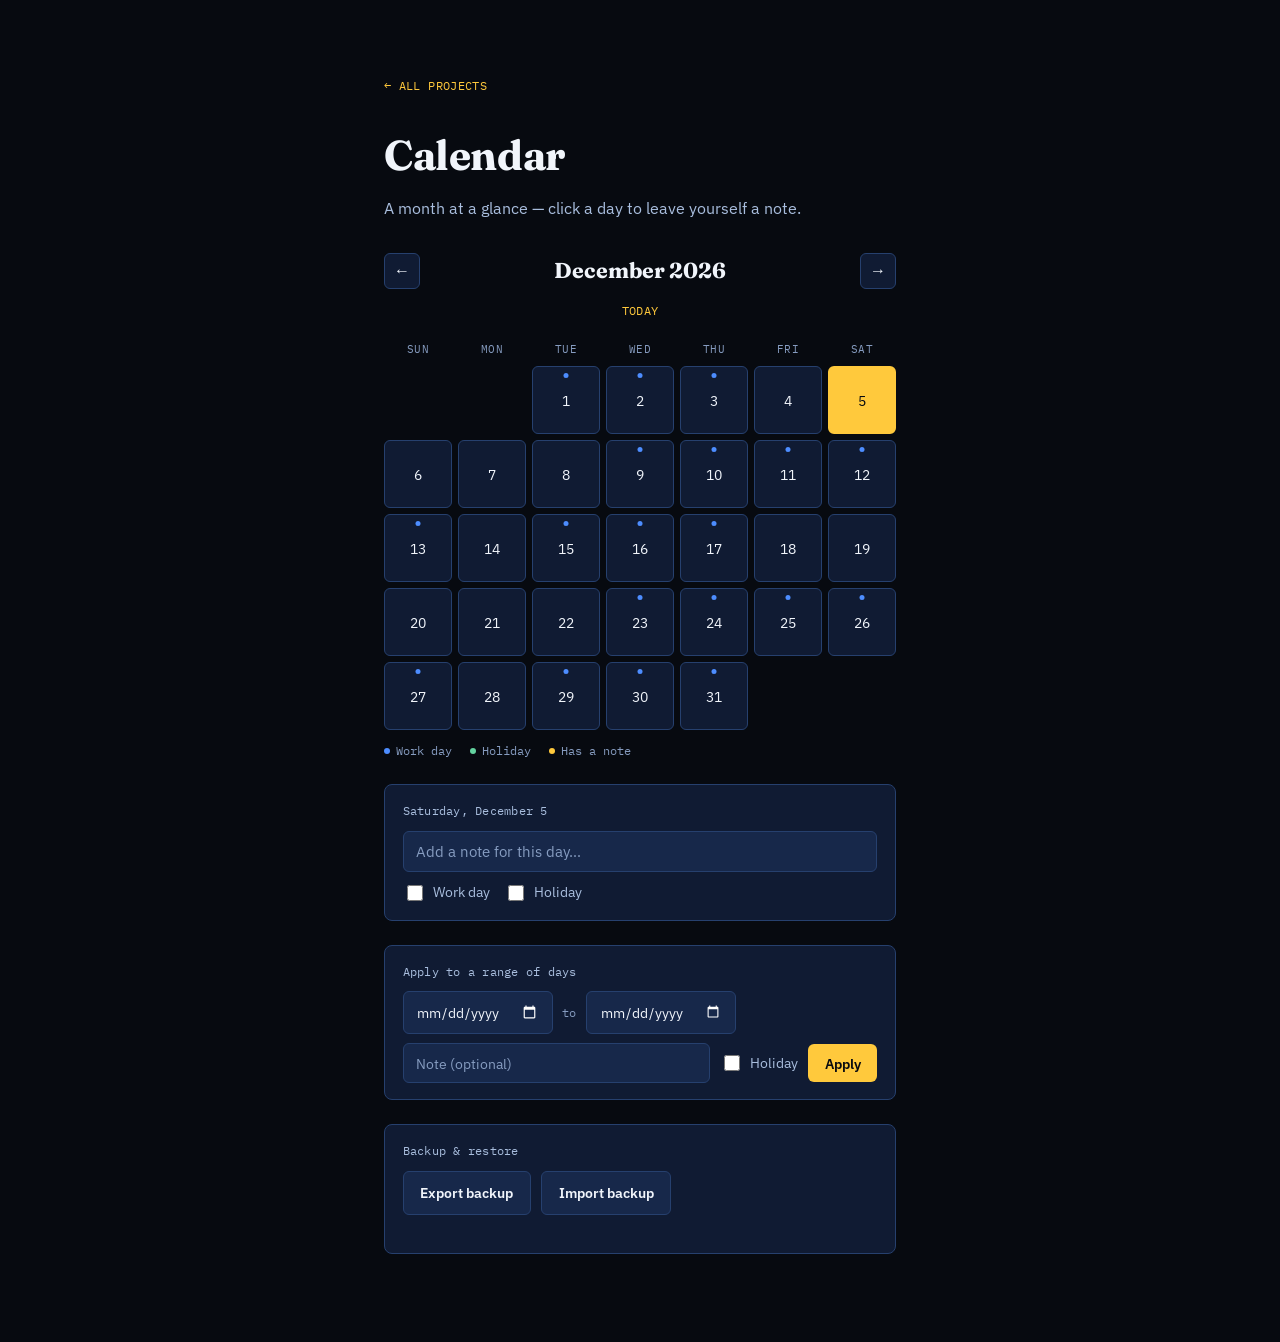
==== commit 0b136586: "Make the calendar note field save itself automatically Removes the "Save" button in favor of debounc" ====
--- a/calendar/index.html
+++ b/calendar/index.html
@@ -287,23 +287,6 @@
   #cal-note-input::placeholder { color: var(--ink-faint); }
   #cal-note-input:focus-visible { outline: 2px solid var(--accent); outline-offset: 2px; }
 
-  .cal-note-row button {
-    flex: none;
-    padding: 0.6rem 1.05rem;
-    background: var(--accent);
-    color: var(--on-accent);
-    border: none;
-    border-radius: 6px;
-    font-family: "IBM Plex Sans", sans-serif;
-    font-weight: 600;
-    font-size: 0.9rem;
-    cursor: pointer;
-    transition: filter 0.15s ease;
-  }
-
-  .cal-note-row button:hover { filter: brightness(1.08); }
-  .cal-note-row button:focus-visible { outline: 2px solid var(--ink); outline-offset: 2px; }
-
   .cal-note-delete {
     background: none;
     border: none;
@@ -493,10 +476,9 @@
 
   <div class="cal-note-panel">
     <div class="cal-note-date" id="cal-note-date"></div>
-    <form class="cal-note-row" id="cal-note-form" autocomplete="off">
-      <input type="text" id="cal-note-input" placeholder="Add a note for this day…">
-      <button type="submit">Save</button>
-    </form>
+    <div class="cal-note-row">
+      <input type="text" id="cal-note-input" placeholder="Add a note for this day…" autocomplete="off">
+    </div>
     <div class="cal-note-extra">
       <div class="cal-note-toggles">
         <label class="cal-holiday-toggle cal-workday-toggle">
@@ -653,6 +635,21 @@
   var viewMonth = today.getMonth();
   var selectedKey = dateKey(today);
 
+  function buildDayCellHTML(key, day, isToday, isSelected) {
+    var hasNote = !!(notes[key] && notes[key].trim());
+    var isHoliday = !!holidays[key];
+    var isWork = effectiveIsWorkDay(parseKey(key));
+    var label = MONTH_NAMES[parseKey(key).getMonth()] + ' ' + day +
+      (isWork ? ', work day' : '') + (isHoliday ? ', holiday' : '') + (hasNote ? ', has a note' : '');
+    return '<button type="button" class="cal-day' + (isToday ? ' is-today' : '') + (isSelected ? ' is-selected' : '') +
+      '" data-key="' + key + '" aria-label="' + label + '" aria-pressed="' + isSelected + '">' +
+        (isWork ? '<span class="cal-day-work-dot" aria-hidden="true"></span>' : '') +
+        '<span class="cal-day-num">' + day + '</span>' +
+        (isHoliday ? '<span class="cal-day-holiday-dot" aria-hidden="true"></span>' : '') +
+        (hasNote ? '<span class="cal-day-dot" aria-hidden="true"></span>' : '') +
+      '</button>';
+  }
+
   function renderGrid() {
     var first = new Date(viewYear, viewMonth, 1);
     var startOffset = first.getDay();
@@ -665,26 +662,20 @@
     }
     for (var day = 1; day <= daysInMonth; day++) {
       var key = viewYear + '-' + pad(viewMonth + 1) + '-' + pad(day);
-      var isToday = key === todayKey;
-      var isSelected = key === selectedKey;
-      var hasNote = !!(notes[key] && notes[key].trim());
-      var isHoliday = !!holidays[key];
-      var isWork = effectiveIsWorkDay(new Date(viewYear, viewMonth, day));
-      var label = MONTH_NAMES[viewMonth] + ' ' + day +
-        (isWork ? ', work day' : '') + (isHoliday ? ', holiday' : '') + (hasNote ? ', has a note' : '');
-      cells.push(
-        '<button type="button" class="cal-day' + (isToday ? ' is-today' : '') + (isSelected ? ' is-selected' : '') +
-        '" data-key="' + key + '" aria-label="' + label + '" aria-pressed="' + isSelected + '">' +
-          (isWork ? '<span class="cal-day-work-dot" aria-hidden="true"></span>' : '') +
-          '<span class="cal-day-num">' + day + '</span>' +
-          (isHoliday ? '<span class="cal-day-holiday-dot" aria-hidden="true"></span>' : '') +
-          (hasNote ? '<span class="cal-day-dot" aria-hidden="true"></span>' : '') +
-        '</button>'
-      );
+      cells.push(buildDayCellHTML(key, day, key === todayKey, key === selectedKey));
     }
 
     document.getElementById('cal-grid-days').innerHTML = cells.join('');
     document.getElementById('cal-month-label').textContent = MONTH_NAMES[viewMonth] + ' ' + viewYear;
+  }
+
+  // Patches a single day cell in place (e.g. after autosaving a note),
+  // instead of rebuilding the whole grid and stealing focus/cursor
+  // position from the note input the user is still typing in.
+  function refreshDayCell(key) {
+    var btn = document.querySelector('.cal-day[data-key="' + key + '"]');
+    if (!btn) return;
+    btn.outerHTML = buildDayCellHTML(key, parseKey(key).getDate(), key === dateKey(today), key === selectedKey);
   }
 
   function renderNotePanel() {
@@ -737,20 +728,40 @@
     render();
   });
 
-  document.getElementById('cal-note-form').addEventListener('submit', function (e) {
-    e.preventDefault();
-    var input = document.getElementById('cal-note-input');
-    var text = input.value.trim();
+  var noteSaveTimer = null;
+
+  function commitNoteInput() {
+    var text = document.getElementById('cal-note-input').value.trim();
     if (text) {
       notes[selectedKey] = text;
     } else {
       delete notes[selectedKey];
     }
     saveNotes();
-    render();
+    document.getElementById('cal-note-delete').hidden = !notes[selectedKey];
+    refreshDayCell(selectedKey);
+    renderFooter();
+  }
+
+  document.getElementById('cal-note-input').addEventListener('input', function () {
+    clearTimeout(noteSaveTimer);
+    noteSaveTimer = setTimeout(commitNoteInput, 400);
+  });
+
+  document.getElementById('cal-note-input').addEventListener('blur', function () {
+    clearTimeout(noteSaveTimer);
+    commitNoteInput();
+  });
+
+  // Flush a pending debounced save if the tab is closed/backgrounded
+  // mid-keystroke, so the last few characters typed are never lost.
+  window.addEventListener('pagehide', function () {
+    clearTimeout(noteSaveTimer);
+    commitNoteInput();
   });
 
   document.getElementById('cal-note-delete').addEventListener('click', function () {
+    clearTimeout(noteSaveTimer);
     delete notes[selectedKey];
     saveNotes();
     render();
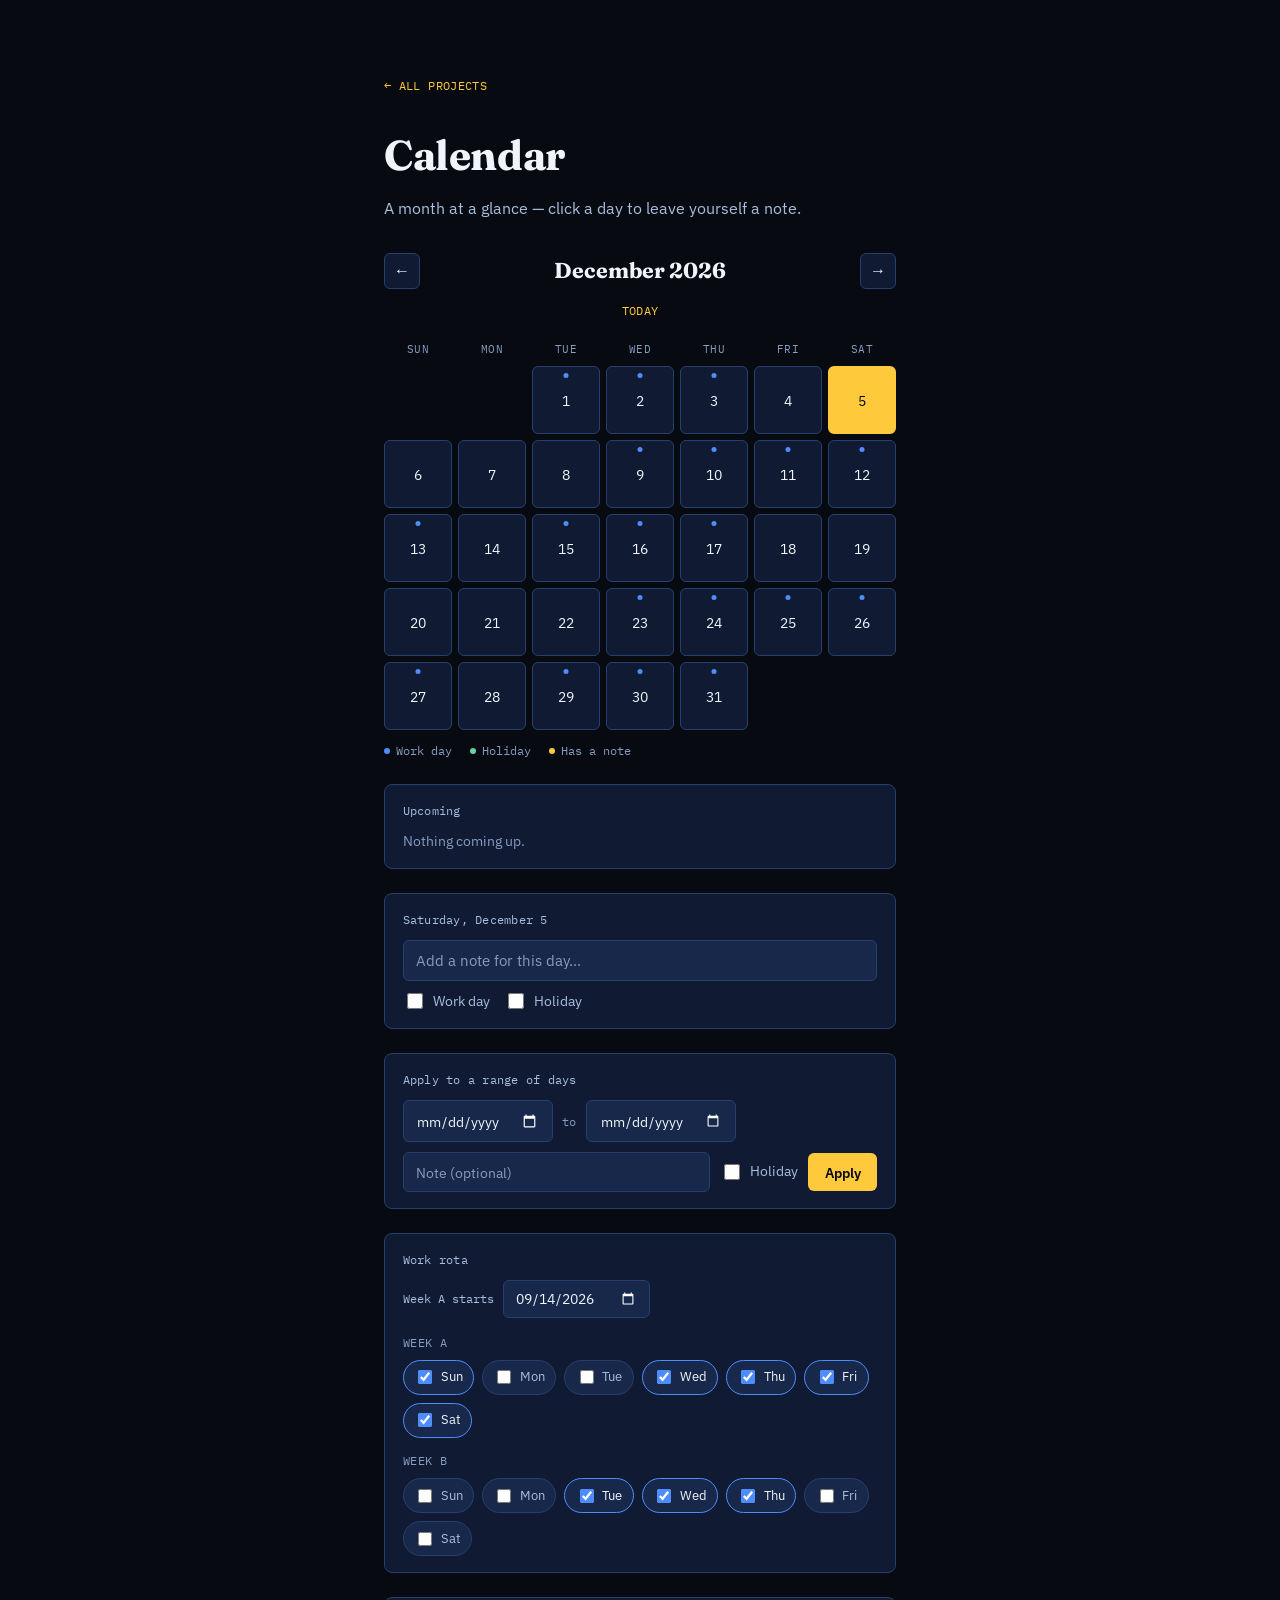
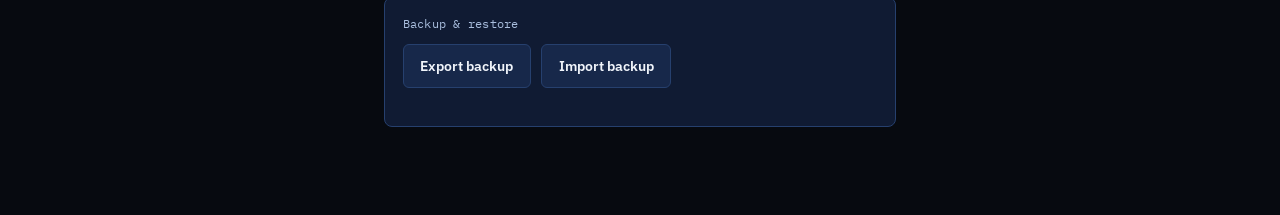
==== commit 4e0aefcd: "Warn before import overwrites, make the rota editable, add an upcoming list Import now confirms befo" ====
--- a/calendar/index.html
+++ b/calendar/index.html
@@ -408,6 +408,145 @@
   .cal-range-row button:hover { filter: brightness(1.08); }
   .cal-range-row button:focus-visible { outline: 2px solid var(--ink); outline-offset: 2px; }
 
+  .cal-upcoming-list {
+    list-style: none;
+    margin: 0;
+    padding: 0;
+    display: flex;
+    flex-direction: column;
+    gap: 0.5rem;
+  }
+
+  .cal-upcoming-empty {
+    margin: 0;
+    color: var(--ink-faint);
+    font-size: 0.85rem;
+  }
+
+  .cal-upcoming-btn {
+    display: flex;
+    align-items: center;
+    flex-wrap: wrap;
+    gap: 0.6rem;
+    width: 100%;
+    padding: 0.55rem 0.7rem;
+    background: var(--surface-2);
+    border: 1px solid var(--line);
+    border-radius: 6px;
+    color: var(--ink);
+    font-family: "IBM Plex Sans", sans-serif;
+    font-size: 0.88rem;
+    text-align: left;
+    cursor: pointer;
+    transition: border-color 0.15s ease;
+  }
+
+  .cal-upcoming-btn:hover { border-color: var(--accent); }
+  .cal-upcoming-btn:focus-visible { outline: 2px solid var(--accent); outline-offset: 2px; }
+
+  .cal-upcoming-date {
+    flex: none;
+    font-family: "IBM Plex Mono", monospace;
+    font-size: 0.75rem;
+    letter-spacing: 0.03em;
+    color: var(--ink-soft);
+    min-width: 3.6rem;
+  }
+
+  .cal-upcoming-note {
+    flex: 1;
+    min-width: 0;
+    overflow: hidden;
+    text-overflow: ellipsis;
+    white-space: nowrap;
+  }
+
+  .cal-upcoming-tag {
+    flex: none;
+    padding: 0.15rem 0.5rem;
+    border-radius: 999px;
+    background: rgba(99, 211, 160, 0.15);
+    color: var(--holiday);
+    font-family: "IBM Plex Mono", monospace;
+    font-size: 0.68rem;
+    letter-spacing: 0.03em;
+    text-transform: uppercase;
+  }
+
+  .cal-rota-row {
+    display: flex;
+    align-items: center;
+    flex-wrap: wrap;
+    gap: 0.6rem;
+    margin-bottom: 1rem;
+  }
+
+  .cal-rota-row label {
+    font-family: "IBM Plex Mono", monospace;
+    font-size: 0.78rem;
+    color: var(--ink-soft);
+  }
+
+  .cal-rota-row input[type="date"] {
+    padding: 0.5rem 0.7rem;
+    background: var(--surface-2);
+    border: 1px solid var(--line);
+    border-radius: 6px;
+    color: var(--ink);
+    font-family: "IBM Plex Sans", sans-serif;
+    font-size: 0.88rem;
+    color-scheme: dark;
+  }
+
+  .cal-rota-row input:focus-visible { outline: 2px solid var(--accent); outline-offset: 2px; }
+
+  .cal-rota-week { margin-bottom: 0.9rem; }
+  .cal-rota-week:last-child { margin-bottom: 0; }
+
+  .cal-rota-week-label {
+    margin-bottom: 0.5rem;
+    font-family: "IBM Plex Mono", monospace;
+    font-size: 0.72rem;
+    letter-spacing: 0.05em;
+    text-transform: uppercase;
+    color: var(--ink-faint);
+  }
+
+  .cal-rota-days {
+    display: flex;
+    flex-wrap: wrap;
+    gap: 0.5rem;
+  }
+
+  .cal-rota-day {
+    display: inline-flex;
+    align-items: center;
+    gap: 0.35rem;
+    padding: 0.4rem 0.65rem;
+    background: var(--surface-2);
+    border: 1px solid var(--line);
+    border-radius: 999px;
+    color: var(--ink-soft);
+    font-family: "IBM Plex Sans", sans-serif;
+    font-size: 0.82rem;
+    cursor: pointer;
+    transition: border-color 0.15s ease, color 0.15s ease;
+  }
+
+  .cal-rota-day:has(input:checked) {
+    border-color: var(--work);
+    color: var(--ink);
+  }
+
+  .cal-rota-day input {
+    width: 14px;
+    height: 14px;
+    accent-color: var(--work);
+    cursor: pointer;
+  }
+
+  .cal-rota-day input:focus-visible { outline: 2px solid var(--accent); outline-offset: 2px; }
+
   .cal-data-row {
     display: flex;
     flex-wrap: wrap;
@@ -472,6 +611,11 @@
     <span class="cal-legend-item"><span class="cal-legend-dot cal-legend-dot--work" aria-hidden="true"></span>Work day</span>
     <span class="cal-legend-item"><span class="cal-legend-dot cal-legend-dot--holiday" aria-hidden="true"></span>Holiday</span>
     <span class="cal-legend-item"><span class="cal-legend-dot cal-legend-dot--note" aria-hidden="true"></span>Has a note</span>
+  </div>
+
+  <div class="cal-range-panel">
+    <div class="cal-range-title">Upcoming</div>
+    <ul class="cal-upcoming-list" id="cal-upcoming-list"></ul>
   </div>
 
   <div class="cal-note-panel">
@@ -511,6 +655,22 @@
   </div>
 
   <div class="cal-range-panel">
+    <div class="cal-range-title">Work rota</div>
+    <div class="cal-rota-row">
+      <label for="cal-rota-anchor">Week A starts</label>
+      <input type="date" id="cal-rota-anchor">
+    </div>
+    <div class="cal-rota-week">
+      <div class="cal-rota-week-label">Week A</div>
+      <div class="cal-rota-days" id="cal-rota-week-a"></div>
+    </div>
+    <div class="cal-rota-week">
+      <div class="cal-rota-week-label">Week B</div>
+      <div class="cal-rota-days" id="cal-rota-week-b"></div>
+    </div>
+  </div>
+
+  <div class="cal-range-panel">
     <div class="cal-range-title">Backup &amp; restore</div>
     <div class="cal-data-row">
       <button type="button" class="cal-data-btn" id="cal-export-btn">Export backup</button>
@@ -529,9 +689,11 @@
   var STORAGE_KEY = 'hive-calendar-notes';
   var HOLIDAY_STORAGE_KEY = 'hive-calendar-holidays';
   var WORK_OVERRIDE_STORAGE_KEY = 'hive-calendar-work-overrides';
+  var ROTA_STORAGE_KEY = 'hive-calendar-rota';
   var MONTH_NAMES = ['January', 'February', 'March', 'April', 'May', 'June',
     'July', 'August', 'September', 'October', 'November', 'December'];
   var WEEKDAY_LONG = ['Sunday', 'Monday', 'Tuesday', 'Wednesday', 'Thursday', 'Friday', 'Saturday'];
+  var WEEKDAY_SHORT = ['Sun', 'Mon', 'Tue', 'Wed', 'Thu', 'Fri', 'Sat'];
 
   function loadNotes() {
     try {
@@ -583,20 +745,40 @@
     } catch (e) {}
   }
 
+  // The work rota itself: a 2-week rotating pattern, editable in the
+  // "Work rota" panel rather than hardcoded, so a real schedule change
+  // doesn't require editing source. anchorMonday is the Monday that starts
+  // "Week A"; weekA/weekB are arrays of weekday numbers (0=Sun..6=Sat).
+  var DEFAULT_ROTA = {
+    anchorMonday: '2026-09-14', // Monday, Sep 14 2026
+    weekA: [3, 4, 5, 6, 0], // Wed, Thu, Fri, Sat, Sun
+    weekB: [2, 3, 4]        // Tue, Wed, Thu
+  };
+
+  function loadRota() {
+    try {
+      var raw = localStorage.getItem(ROTA_STORAGE_KEY);
+      var parsed = raw ? JSON.parse(raw) : null;
+      if (parsed && typeof parsed.anchorMonday === 'string' && Array.isArray(parsed.weekA) && Array.isArray(parsed.weekB)) {
+        return parsed;
+      }
+      return DEFAULT_ROTA;
+    } catch (e) {
+      return DEFAULT_ROTA;
+    }
+  }
+
+  function saveRota() {
+    try {
+      localStorage.setItem(ROTA_STORAGE_KEY, JSON.stringify(rota));
+    } catch (e) {}
+  }
+
   var notes = loadNotes();
   var holidays = loadHolidays();
   var workOverrides = loadWorkOverrides();
+  var rota = loadRota();
   var today = new Date();
-
-  // Work rota: a 2-week rotating pattern. Week 0 (the anchor week below,
-  // and every 2nd week after/before it) works Wed-Sun; week 1 works
-  // Tue-Thu. Update WORK_ROTA_ANCHOR_MONDAY (any Monday that starts a
-  // "Wed-Sun" week) if the rota itself ever shifts.
-  var WORK_ROTA_ANCHOR_MONDAY = new Date(2026, 8, 14); // Monday, Sep 14 2026
-  var WORK_ROTA_WEEKDAYS = [
-    [3, 4, 5, 6, 0], // week 0: Wed, Thu, Fri, Sat, Sun
-    [2, 3, 4]        // week 1: Tue, Wed, Thu
-  ];
 
   function utcDayCount(d) {
     return Math.floor(Date.UTC(d.getFullYear(), d.getMonth(), d.getDate()) / 86400000);
@@ -609,9 +791,11 @@
   }
 
   function isWorkDay(d) {
-    var weeksSince = Math.floor((utcDayCount(mondayOf(d)) - utcDayCount(WORK_ROTA_ANCHOR_MONDAY)) / 7);
+    var anchor = mondayOf(parseKey(rota.anchorMonday));
+    var weeksSince = Math.floor((utcDayCount(mondayOf(d)) - utcDayCount(anchor)) / 7);
     var weekIndex = ((weeksSince % 2) + 2) % 2; // normalize to 0/1 for negative weeksSince too
-    return WORK_ROTA_WEEKDAYS[weekIndex].indexOf(d.getDay()) !== -1;
+    var pattern = weekIndex === 0 ? rota.weekA : rota.weekB;
+    return pattern.indexOf(d.getDay()) !== -1;
   }
 
   // The rota's computed value, unless this specific day has an explicit
@@ -629,6 +813,10 @@
   }
   function formatLong(d) {
     return WEEKDAY_LONG[d.getDay()] + ', ' + MONTH_NAMES[d.getMonth()] + ' ' + d.getDate();
+  }
+
+  function escapeHtml(s) {
+    return String(s).replace(/&/g, '&amp;').replace(/</g, '&lt;').replace(/>/g, '&gt;').replace(/"/g, '&quot;');
   }
 
   var viewYear = today.getFullYear();
@@ -696,10 +884,39 @@
       : '';
   }
 
+  // Lists the next few upcoming notes/holidays (today onward) so they can
+  // be scanned at a glance instead of paging month to month to find them.
+  function renderUpcoming() {
+    var todayKey = dateKey(today);
+    var keys = {};
+    Object.keys(notes).forEach(function (k) { if (notes[k] && notes[k].trim()) keys[k] = true; });
+    Object.keys(holidays).forEach(function (k) { if (holidays[k]) keys[k] = true; });
+
+    var upcoming = Object.keys(keys).filter(function (k) { return k >= todayKey; }).sort().slice(0, 8);
+    var listEl = document.getElementById('cal-upcoming-list');
+
+    if (!upcoming.length) {
+      listEl.innerHTML = '<li class="cal-upcoming-empty">Nothing coming up.</li>';
+      return;
+    }
+
+    listEl.innerHTML = upcoming.map(function (key) {
+      var d = parseKey(key);
+      var bits = '';
+      if (notes[key] && notes[key].trim()) bits += '<span class="cal-upcoming-note">' + escapeHtml(notes[key]) + '</span>';
+      if (holidays[key]) bits += '<span class="cal-upcoming-tag">Holiday</span>';
+      return '<li><button type="button" class="cal-upcoming-btn" data-key="' + key + '">' +
+        '<span class="cal-upcoming-date">' + MONTH_NAMES[d.getMonth()].slice(0, 3) + ' ' + d.getDate() + '</span>' +
+        bits +
+        '</button></li>';
+    }).join('');
+  }
+
   function render() {
     renderGrid();
     renderNotePanel();
     renderFooter();
+    renderUpcoming();
   }
 
   function goToMonth(year, month) {
@@ -726,6 +943,14 @@
     if (!btn) return;
     selectedKey = btn.dataset.key;
     render();
+  });
+
+  document.getElementById('cal-upcoming-list').addEventListener('click', function (e) {
+    var btn = e.target.closest('.cal-upcoming-btn');
+    if (!btn) return;
+    var d = parseKey(btn.dataset.key);
+    selectedKey = btn.dataset.key;
+    goToMonth(d.getFullYear(), d.getMonth());
   });
 
   var noteSaveTimer = null;
@@ -741,6 +966,7 @@
     document.getElementById('cal-note-delete').hidden = !notes[selectedKey];
     refreshDayCell(selectedKey);
     renderFooter();
+    renderUpcoming();
   }
 
   document.getElementById('cal-note-input').addEventListener('input', function () {
@@ -818,6 +1044,53 @@
     goToMonth(start.getFullYear(), start.getMonth());
     e.target.reset();
   });
+
+  function renderRotaCheckboxes(containerId, pattern) {
+    var html = '';
+    for (var i = 0; i < 7; i++) {
+      html += '<label class="cal-rota-day"><input type="checkbox" data-day="' + i + '"' +
+        (pattern.indexOf(i) !== -1 ? ' checked' : '') + '>' + WEEKDAY_SHORT[i] + '</label>';
+    }
+    document.getElementById(containerId).innerHTML = html;
+  }
+
+  function renderRota() {
+    document.getElementById('cal-rota-anchor').value = rota.anchorMonday;
+    renderRotaCheckboxes('cal-rota-week-a', rota.weekA);
+    renderRotaCheckboxes('cal-rota-week-b', rota.weekB);
+  }
+
+  function updateRotaWeek(weekKey, day, checked) {
+    var set = rota[weekKey].slice();
+    var idx = set.indexOf(day);
+    if (checked && idx === -1) set.push(day);
+    if (!checked && idx !== -1) set.splice(idx, 1);
+    rota[weekKey] = set;
+    saveRota();
+    render();
+  }
+
+  document.getElementById('cal-rota-week-a').addEventListener('change', function (e) {
+    var cb = e.target.closest('input[type="checkbox"]');
+    if (!cb) return;
+    updateRotaWeek('weekA', Number(cb.dataset.day), cb.checked);
+  });
+
+  document.getElementById('cal-rota-week-b').addEventListener('change', function (e) {
+    var cb = e.target.closest('input[type="checkbox"]');
+    if (!cb) return;
+    updateRotaWeek('weekB', Number(cb.dataset.day), cb.checked);
+  });
+
+  document.getElementById('cal-rota-anchor').addEventListener('change', function (e) {
+    if (!e.target.value) return;
+    rota.anchorMonday = dateKey(mondayOf(parseKey(e.target.value)));
+    e.target.value = rota.anchorMonday; // snap the shown date to that week's Monday
+    saveRota();
+    render();
+  });
+
+  renderRota();
 
   function asObject(v) {
     return (v && typeof v === 'object' && !Array.isArray(v)) ? v : {};
@@ -860,7 +1133,28 @@
 
         // Merge rather than replace, so importing a backup never wipes out
         // data already saved on this device -- only adds to or overwrites
-        // matching days.
+        // matching days. But an overwrite is still a real loss for any day
+        // that already had something saved, so confirm it first instead of
+        // merging silently.
+        var overwriteNotes = Object.keys(importedNotes).filter(function (k) { return notes.hasOwnProperty(k); });
+        var overwriteHolidays = Object.keys(importedHolidays).filter(function (k) { return holidays.hasOwnProperty(k); });
+        var overwriteOverrides = Object.keys(importedOverrides).filter(function (k) { return workOverrides.hasOwnProperty(k); });
+        var overwriteParts = [];
+        if (overwriteNotes.length) overwriteParts.push(overwriteNotes.length + ' note' + (overwriteNotes.length === 1 ? '' : 's'));
+        if (overwriteHolidays.length) overwriteParts.push(overwriteHolidays.length + ' holiday' + (overwriteHolidays.length === 1 ? '' : 's'));
+        if (overwriteOverrides.length) overwriteParts.push(overwriteOverrides.length + ' work override' + (overwriteOverrides.length === 1 ? '' : 's'));
+
+        if (overwriteParts.length) {
+          var proceed = window.confirm(
+            'This backup will overwrite ' + overwriteParts.join(', ') + ' already saved on this device. Continue?'
+          );
+          if (!proceed) {
+            statusEl.textContent = 'Import cancelled — nothing was changed.';
+            e.target.value = '';
+            return;
+          }
+        }
+
         Object.assign(notes, importedNotes);
         Object.assign(holidays, importedHolidays);
         Object.assign(workOverrides, importedOverrides);
